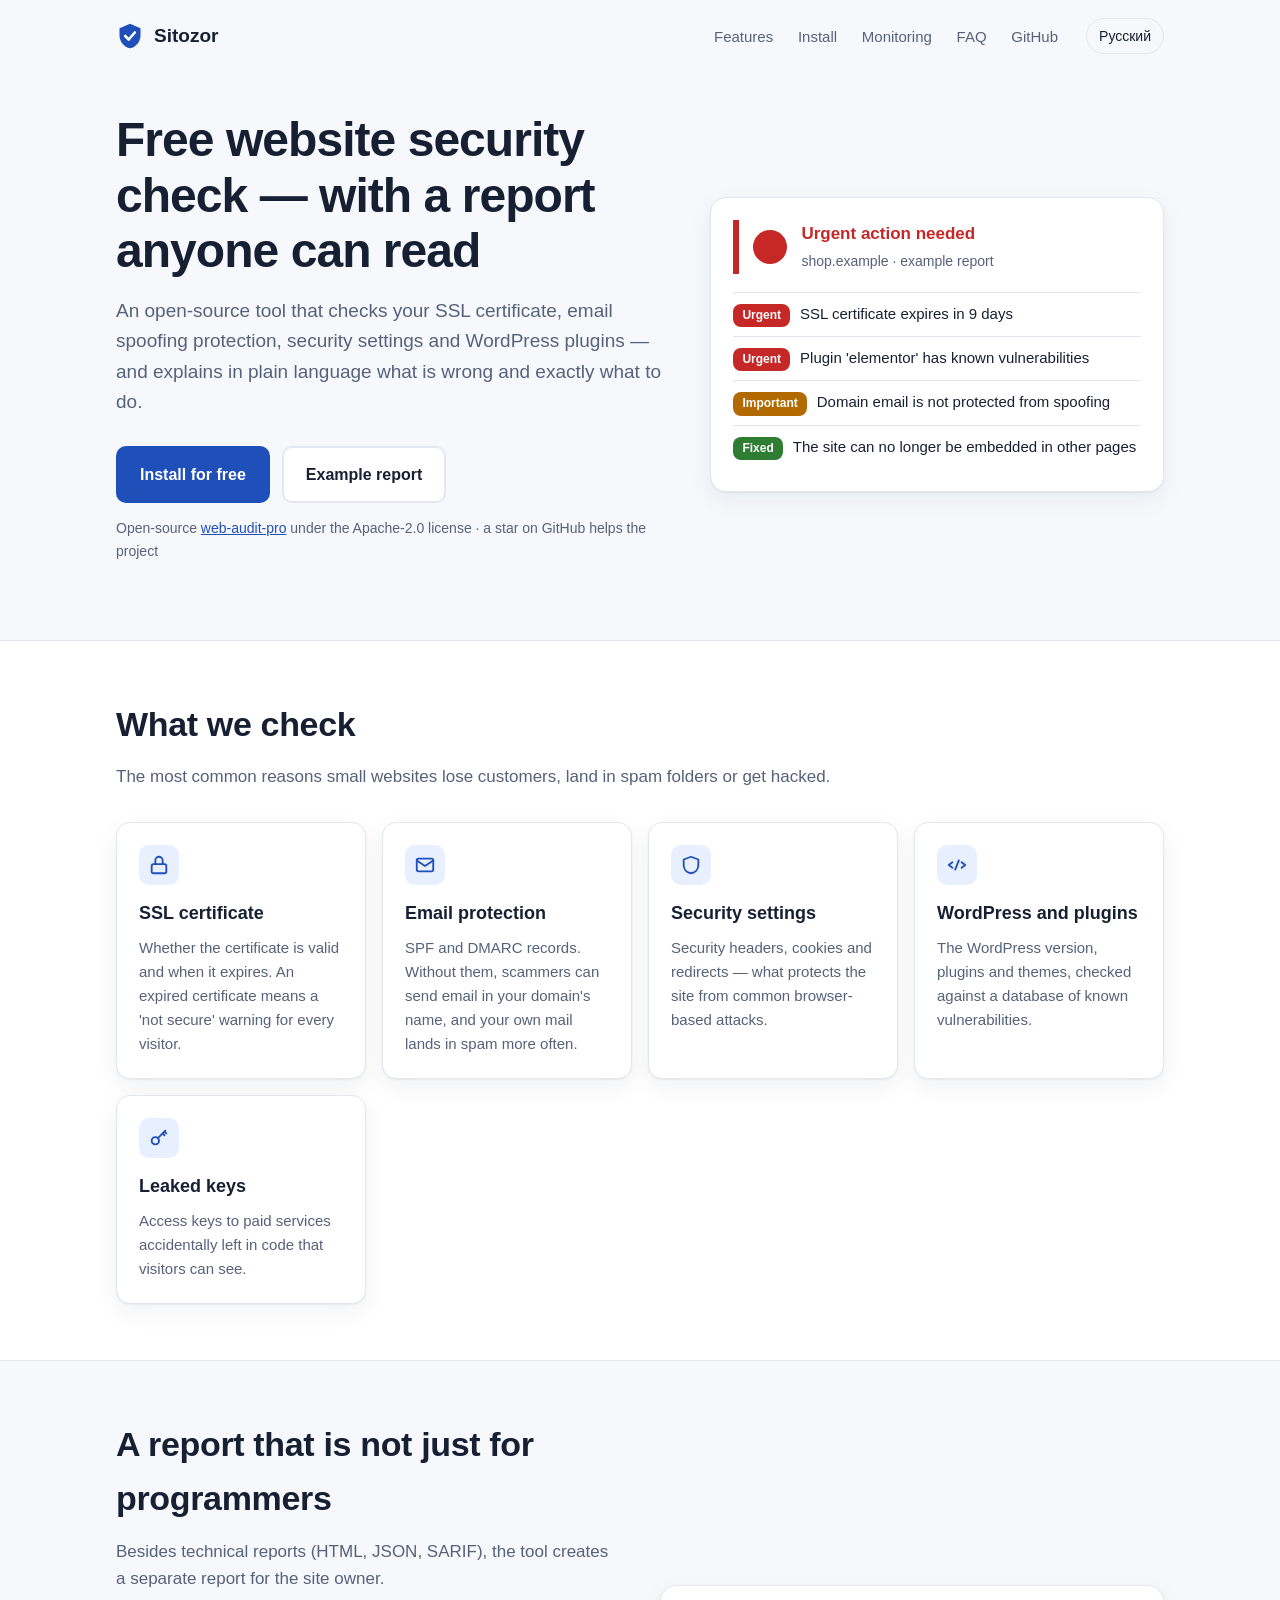
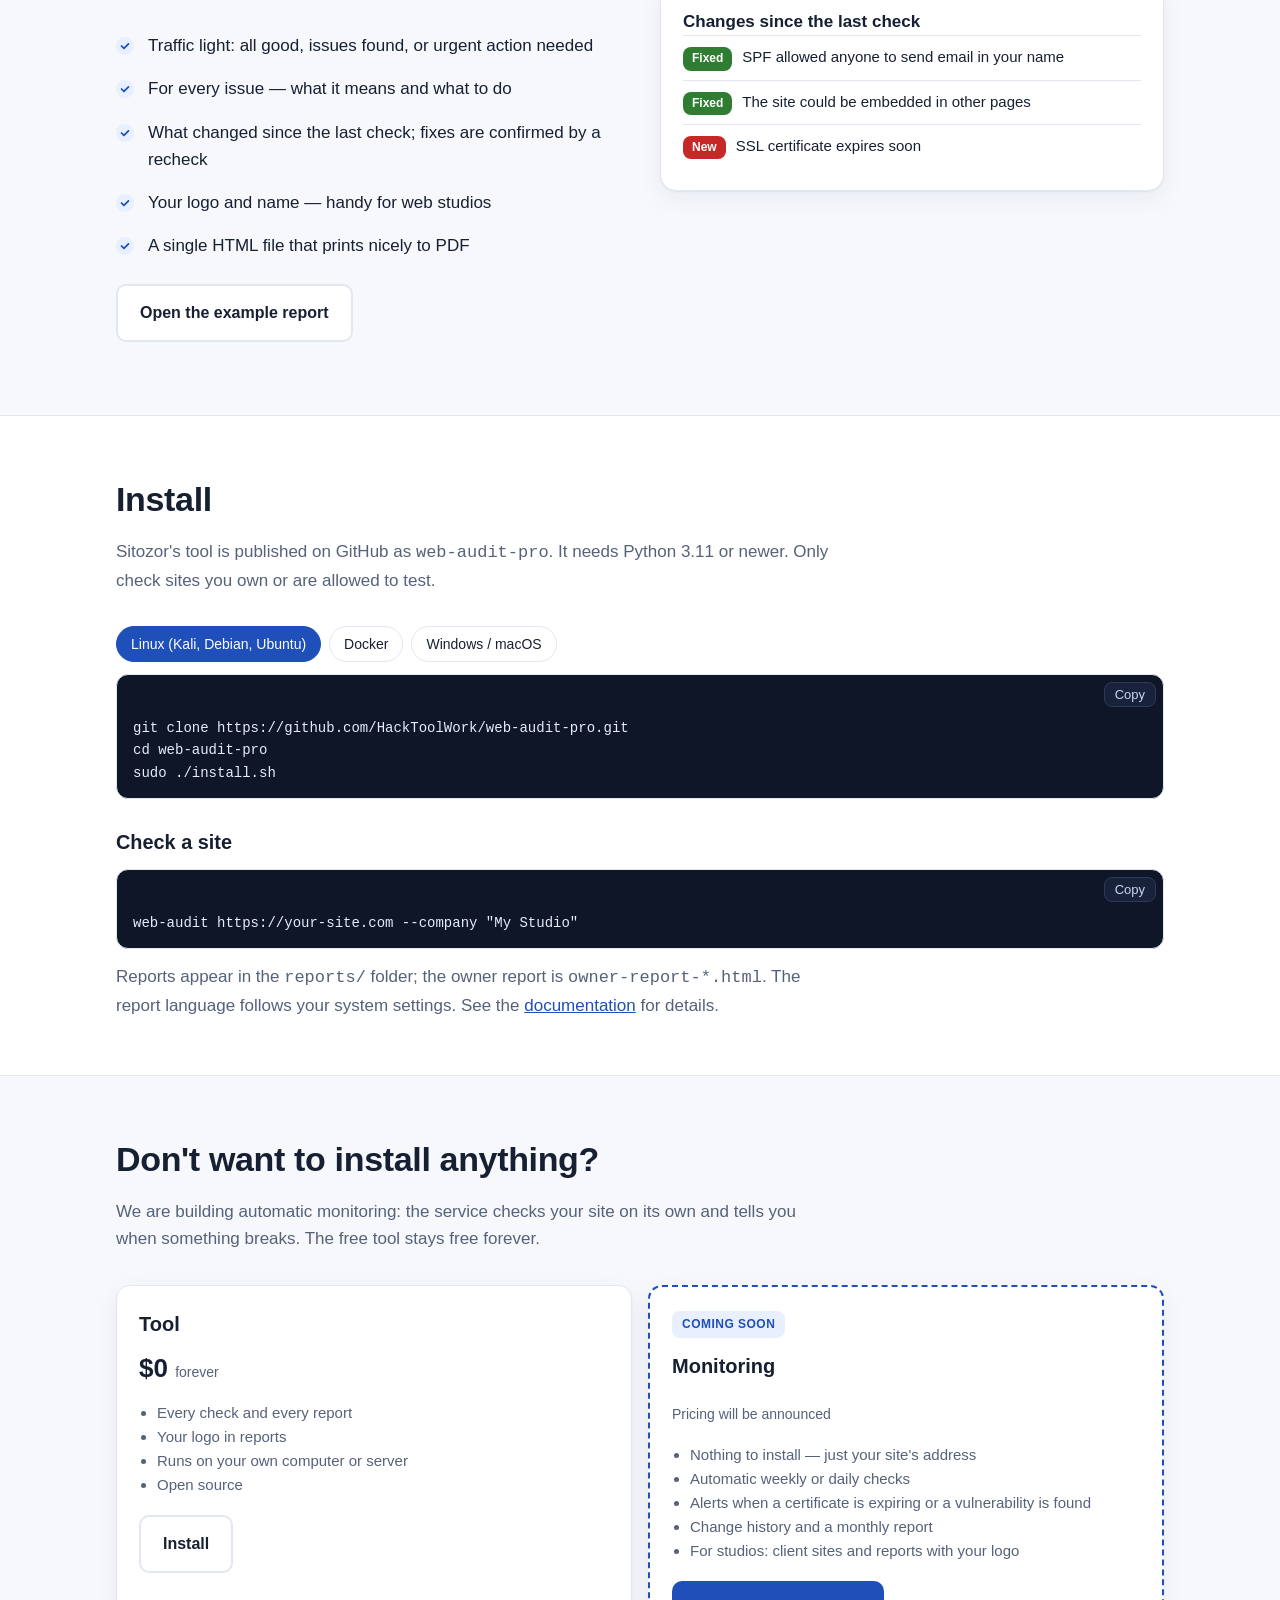
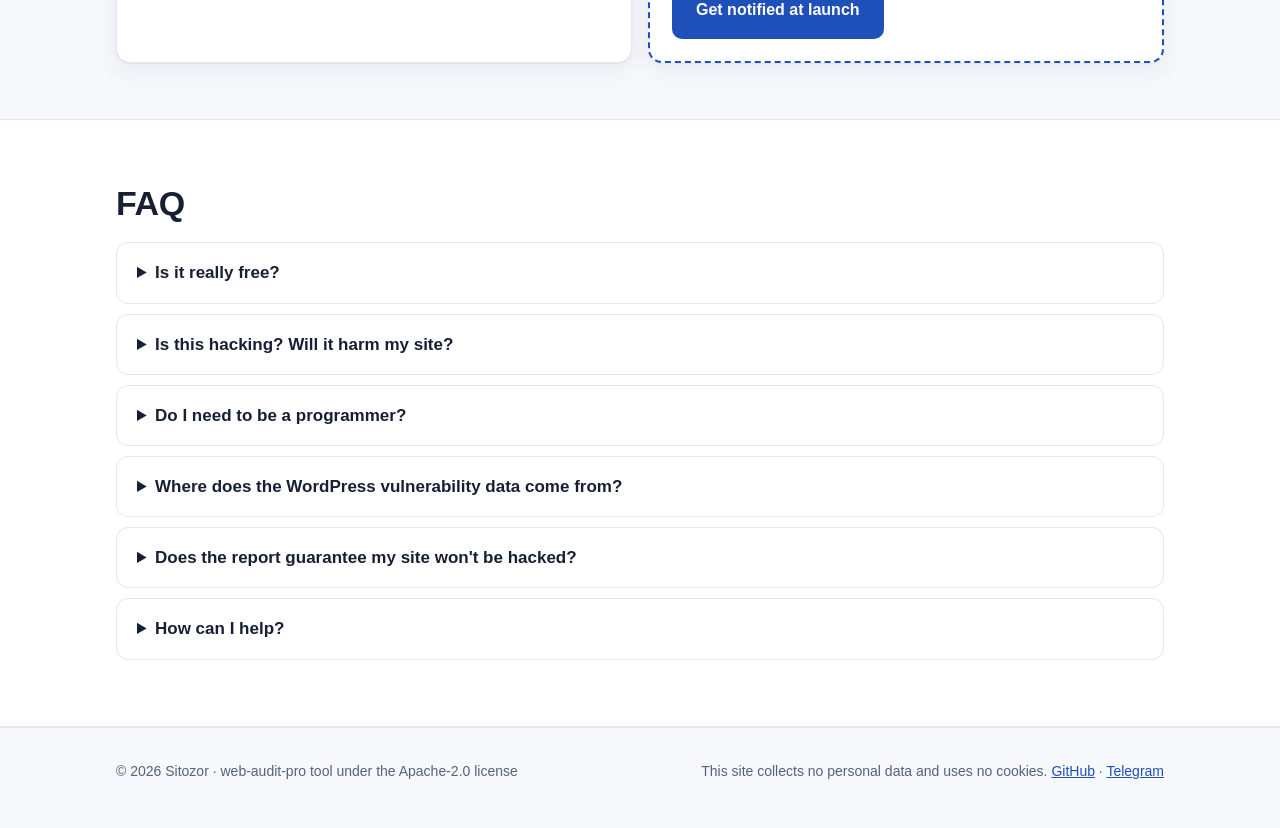
==== en/index.html @ fc3a3a41 "Add English version with browser-language detection Both pages are generated from one template (scri" ====
<!doctype html>
<html lang="en">
<head>
<meta charset="utf-8">
<meta name="viewport" content="width=device-width, initial-scale=1">
<title>Sitozor — free website security check</title>
<meta name="description" content="An open-source tool that checks the SSL certificate, email spoofing protection, security settings and WordPress plugins, and explains the results in plain language.">
<link rel="canonical" href="https://sitozor.ru/en/">
<link rel="alternate" hreflang="ru" href="https://sitozor.ru/">
<link rel="alternate" hreflang="en" href="https://sitozor.ru/en/">
<link rel="alternate" hreflang="x-default" href="https://sitozor.ru/">
<meta property="og:type" content="website">
<meta property="og:url" content="https://sitozor.ru/en/">
<meta property="og:title" content="Sitozor — free website security check">
<meta property="og:description" content="An open-source tool that checks the SSL certificate, email spoofing protection, security settings and WordPress plugins, and explains the results in plain language.">
<meta name="theme-color" content="#1f4fb8">
<link rel="icon" href="data:image/svg+xml,%3Csvg xmlns='http://www.w3.org/2000/svg' viewBox='0 0 32 32'%3E%3Cpath d='M16 2 4 7v8c0 7.5 5.1 13.4 12 15 6.9-1.6 12-7.5 12-15V7z' fill='%231f4fb8'/%3E%3Cpath d='m10.5 16 4 4 7-8' fill='none' stroke='white' stroke-width='3' stroke-linecap='round' stroke-linejoin='round'/%3E%3C/svg%3E">
<link rel="stylesheet" href="/assets/style.css">

</head>
<body>

<div class="wrap">
  <header class="top">
    <a class="brand" href="/en/"><svg viewBox="0 0 32 32" aria-hidden="true"><path d="M16 2 4 7v8c0 7.5 5.1 13.4 12 15 6.9-1.6 12-7.5 12-15V7z" fill="currentColor" style="color:var(--accent)"/><path d="m10.5 16 4 4 7-8" fill="none" stroke="#fff" stroke-width="3" stroke-linecap="round" stroke-linejoin="round"/></svg>Sitozor</a>
    <nav>
      <a href="#checks">Features</a>
      <a href="#install">Install</a>
      <a href="#monitoring">Monitoring</a>
      <a href="#faq">FAQ</a>
      <a href="https://github.com/HackToolWork/web-audit-pro" target="_blank" rel="noopener">GitHub</a>
    </nav>
    <a class="lang-switch" href="/" data-lang="ru" hreflang="ru">Русский</a>
  </header>

  <div class="hero">
    <div>
      <h1>Free website security check — with a report anyone can read</h1>
      <p class="lead">An open-source tool that checks your SSL certificate, email spoofing protection, security settings and WordPress plugins — and explains in plain language what is wrong and exactly what to do.</p>
      <div class="actions">
        <a class="btn btn-primary" href="#install">Install for free</a>
        <a class="btn btn-ghost" href="/en/example-report.html" target="_blank" rel="noopener">Example report</a>
      </div>
      <p class="note">Open-source <a href="https://github.com/HackToolWork/web-audit-pro" target="_blank" rel="noopener">web-audit-pro</a> under the Apache-2.0 license · a star on GitHub helps the project</p>
    </div>
    <div class="mock" aria-label="Example report">
      <div class="status">
        <div class="dot"></div>
        <div><strong>Urgent action needed</strong><span>shop.example · example report</span></div>
      </div>
      <ul>
        <li><span class="pill red">Urgent</span> SSL certificate expires in 9 days</li>
        <li><span class="pill red">Urgent</span> Plugin &#x27;elementor&#x27; has known vulnerabilities</li>
        <li><span class="pill yellow">Important</span> Domain email is not protected from spoofing</li>
        <li><span class="pill green">Fixed</span> The site can no longer be embedded in other pages</li></ul>
    </div>
  </div>
</div>

<section id="checks" class="band">
  <div class="wrap">
    <h2>What we check</h2>
    <p class="sub">The most common reasons small websites lose customers, land in spam folders or get hacked.</p>
    <div class="grid">
      <div class="card"><div class="icon"><svg viewBox="0 0 24 24" fill="none" stroke="currentColor" stroke-width="2" stroke-linecap="round" stroke-linejoin="round"><rect x="4" y="11" width="16" height="10" rx="2"/><path d="M8 11V7a4 4 0 0 1 8 0v4"/></svg></div><h3>SSL certificate</h3><p>Whether the certificate is valid and when it expires. An expired certificate means a &#x27;not secure&#x27; warning for every visitor.</p></div>
      <div class="card"><div class="icon"><svg viewBox="0 0 24 24" fill="none" stroke="currentColor" stroke-width="2" stroke-linecap="round" stroke-linejoin="round"><rect x="3" y="5" width="18" height="14" rx="2"/><path d="m3 7 9 6 9-6"/></svg></div><h3>Email protection</h3><p>SPF and DMARC records. Without them, scammers can send email in your domain&#x27;s name, and your own mail lands in spam more often.</p></div>
      <div class="card"><div class="icon"><svg viewBox="0 0 24 24" fill="none" stroke="currentColor" stroke-width="2" stroke-linecap="round" stroke-linejoin="round"><path d="M12 3 4 6v6c0 5 3.4 8.4 8 9 4.6-.6 8-4 8-9V6z"/></svg></div><h3>Security settings</h3><p>Security headers, cookies and redirects — what protects the site from common browser-based attacks.</p></div>
      <div class="card"><div class="icon"><svg viewBox="0 0 24 24" fill="none" stroke="currentColor" stroke-width="2" stroke-linecap="round" stroke-linejoin="round"><path d="M14 7 10 17"/><path d="m7 9-4 3 4 3"/><path d="m17 9 4 3-4 3"/></svg></div><h3>WordPress and plugins</h3><p>The WordPress version, plugins and themes, checked against a database of known vulnerabilities.</p></div>
      <div class="card"><div class="icon"><svg viewBox="0 0 24 24" fill="none" stroke="currentColor" stroke-width="2" stroke-linecap="round" stroke-linejoin="round"><circle cx="8" cy="15" r="4"/><path d="m10.8 12.2 8.2-8.2"/><path d="m16 7 2 2"/><path d="m18 5 2 2"/></svg></div><h3>Leaked keys</h3><p>Access keys to paid services accidentally left in code that visitors can see.</p></div></div>
  </div>
</section>

<section id="report">
  <div class="wrap two">
    <div>
      <h2>A report that is not just for programmers</h2>
      <p class="sub">Besides technical reports (HTML, JSON, SARIF), the tool creates a separate report for the site owner.</p>
      <ul class="checks">
          <li>Traffic light: all good, issues found, or urgent action needed</li>
          <li>For every issue — what it means and what to do</li>
          <li>What changed since the last check; fixes are confirmed by a recheck</li>
          <li>Your logo and name — handy for web studios</li>
          <li>A single HTML file that prints nicely to PDF</li></ul>
      <p><a class="btn btn-ghost" href="/en/example-report.html" target="_blank" rel="noopener">Open the example report</a></p>
    </div>
    <div class="mock">
      <strong>Changes since the last check</strong>
      <ul>
        <li><span class="pill green">Fixed</span> SPF allowed anyone to send email in your name</li>
        <li><span class="pill green">Fixed</span> The site could be embedded in other pages</li>
        <li><span class="pill red">New</span> SSL certificate expires soon</li></ul>
    </div>
  </div>
</section>

<section id="install" class="band">
  <div class="wrap">
    <h2>Install</h2>
    <p class="sub">Sitozor's tool is published on GitHub as <code>web-audit-pro</code>. It needs Python 3.11 or newer. Only check sites you own or are allowed to test.</p>
    <div class="tabs" role="tablist">
      <button type="button" role="tab" aria-selected="true" data-tab="linux">Linux (Kali, Debian, Ubuntu)</button>
      <button type="button" role="tab" aria-selected="false" data-tab="docker">Docker</button>
      <button type="button" role="tab" aria-selected="false" data-tab="python">Windows / macOS</button>
    </div>
    <div data-panel="linux">
      <div class="code-wrap"><pre class="code">git clone https://github.com/HackToolWork/web-audit-pro.git
cd web-audit-pro
sudo ./install.sh</pre><button type="button" class="copy">Copy</button></div>
    </div>
    <div data-panel="docker" hidden>
      <div class="code-wrap"><pre class="code">git clone https://github.com/HackToolWork/web-audit-pro.git
cd web-audit-pro
docker build -t web-audit-pro:local .
mkdir -p reports
docker run --rm -u "$(id -u):$(id -g)" -v "$PWD/reports:/app/reports" \
  web-audit-pro:local https://your-site.com --yes-i-am-authorized --lang en</pre><button type="button" class="copy">Copy</button></div>
    </div>
    <div data-panel="python" hidden>
      <div class="code-wrap"><pre class="code">git clone https://github.com/HackToolWork/web-audit-pro.git
cd web-audit-pro
python -m venv .venv
.venv\Scripts\activate        <span class="c"># macOS: source .venv/bin/activate</span>
python -m pip install .</pre><button type="button" class="copy">Copy</button></div>
    </div>
    <h3 style="margin:28px 0 10px">Check a site</h3>
    <div class="code-wrap"><pre class="code">web-audit https://your-site.com --company &quot;My Studio&quot;</pre><button type="button" class="copy">Copy</button></div>
    <p class="sub" style="margin:0">Reports appear in the <code>reports/</code> folder; the owner report is <code>owner-report-*.html</code>. The report language follows your system settings. See the <a href="https://github.com/HackToolWork/web-audit-pro#readme" target="_blank" rel="noopener">documentation</a> for details.</p>
  </div>
</section>

<section id="monitoring">
  <div class="wrap">
    <h2>Don&#x27;t want to install anything?</h2>
    <p class="sub">We are building automatic monitoring: the service checks your site on its own and tells you when something breaks. The free tool stays free forever.</p>
    <div class="free-vs">
      <div class="card">
        <h3>Tool</h3>
        <div class="price">$0 <small>forever</small></div>
        <ul>
          <li>Every check and every report</li>
          <li>Your logo in reports</li>
          <li>Runs on your own computer or server</li>
          <li>Open source</li></ul>
        <a class="btn btn-ghost" href="#install">Install</a>
      </div>
      <div class="card soon">
        <span class="badge-soon">Coming soon</span>
        <h3 style="margin-top:12px">Monitoring</h3>
        <div class="price"><small>Pricing will be announced</small></div>
        <ul>
          <li>Nothing to install — just your site&#x27;s address</li>
          <li>Automatic weekly or daily checks</li>
          <li>Alerts when a certificate is expiring or a vulnerability is found</li>
          <li>Change history and a monthly report</li>
          <li>For studios: client sites and reports with your logo</li></ul>
        <a class="btn btn-primary" href="https://t.me/xxx_5d" target="_blank" rel="noopener">Get notified at launch</a>
      </div>
    </div>
  </div>
</section>

<section id="faq" class="band">
  <div class="wrap">
    <h2>FAQ</h2>
    
    <details class="faq"><summary>Is it really free?</summary><p>Yes. The tool is open source under the Apache-2.0 license — you can use it, including commercially. Only the hosted monitoring service, where nothing needs to be installed, will be paid.</p></details>
    <details class="faq"><summary>Is this hacking? Will it harm my site?</summary><p>No. The tool only makes ordinary requests — the same ones a browser makes when visiting a site — with rate limiting. It does not guess passwords, send malicious data or overload the server. Only check sites you own or are allowed to test.</p></details>
    <details class="faq"><summary>Do I need to be a programmer?</summary><p>You need to install the program and run one command in a terminal — see the instructions above. If that is inconvenient, wait for the monitoring service: entering your site's address will be enough.</p></details>
    <details class="faq"><summary>Where does the WordPress vulnerability data come from?</summary><p>From Wordfence Intelligence. You can download it for free with <code>web-audit --update-wp-db</code> (a free Wordfence API key is required); checks then work offline.</p></details>
    <details class="faq"><summary>Does the report guarantee my site won&#x27;t be hacked?</summary><p>No, and we say so honestly. An automated check finds the most common problems but does not replace a full security audit.</p></details>
    <details class="faq"><summary>How can I help?</summary><p>Star the project on <a href="https://github.com/HackToolWork/web-audit-pro" target="_blank" rel="noopener">GitHub</a>, tell your colleagues, report bugs and suggest improvements in Issues.</p></details>
  </div>
</section>

<footer>
  <div class="wrap">
    <span>© 2026 Sitozor · web-audit-pro tool under the Apache-2.0 license</span>
    <span>This site collects no personal data and uses no cookies. <a href="https://github.com/HackToolWork/web-audit-pro" target="_blank" rel="noopener">GitHub</a> · <a href="https://t.me/xxx_5d" target="_blank" rel="noopener">Telegram</a></span>
  </div>
</footer>

<script>window.SITE_TEXT = {copy: "Copy", copied: "Copied", failed: "Failed"};</script>
<script src="/assets/site.js"></script>
</body>
</html>
---- assets/style.css ----
:root {
  --bg: #f6f8fc;
  --surface: #ffffff;
  --fg: #172033;
  --muted: #56617a;
  --line: #e2e7f0;
  --accent: #1f4fb8;
  --accent-fg: #ffffff;
  --accent-soft: #e8efff;
  --red: #c62828;
  --yellow: #b26a00;
  --green: #2e7d32;
  --shadow: 0 1px 2px rgba(20, 30, 60, .06), 0 8px 24px rgba(20, 30, 60, .06);
}
@media (prefers-color-scheme: dark) {
  :root {
    --bg: #0e1322;
    --surface: #161d31;
    --fg: #e9eefb;
    --muted: #a3aec7;
    --line: #26304a;
    --accent: #7ea2ff;
    --accent-fg: #0e1322;
    --accent-soft: #1d2947;
    --red: #ff7a7a;
    --yellow: #ffc15e;
    --green: #6fd08c;
    --shadow: none;
  }
}
* { box-sizing: border-box; }
html { scroll-behavior: smooth; }
body {
  margin: 0;
  background: var(--bg);
  color: var(--fg);
  font: 17px/1.6 -apple-system, "Segoe UI", Roboto, "Helvetica Neue", Arial, sans-serif;
}
a { color: var(--accent); }
.wrap { max-width: 1080px; margin: 0 auto; padding: 0 16px; }
header.top {
  display: flex; justify-content: space-between; align-items: center;
  padding: 18px 0; gap: 12px;
}
.brand { display: flex; align-items: center; gap: 10px; font-weight: 700; font-size: 19px; color: var(--fg); text-decoration: none; }
.brand svg { width: 28px; height: 28px; flex: none; }
nav a { color: var(--muted); text-decoration: none; margin-left: 20px; font-size: 15px; }
nav a:hover { color: var(--fg); }
@media (max-width: 720px) { nav { display: none; } }

.btn {
  display: inline-block; padding: 14px 22px; border-radius: 10px; font-weight: 600;
  text-decoration: none; border: 2px solid transparent; cursor: pointer; font-size: 16px;
}
.btn-primary { background: var(--accent); color: var(--accent-fg); }
.btn-primary:hover { filter: brightness(1.08); }
.btn-ghost { border-color: var(--line); color: var(--fg); background: var(--surface); }
.btn-ghost:hover { border-color: var(--accent); }

.hero { display: grid; grid-template-columns: 1.1fr .9fr; gap: 40px; align-items: center; padding: 40px 0 64px; }
@media (max-width: 880px) { .hero { grid-template-columns: 1fr; padding-top: 16px; } }
.hero h1 { font-size: clamp(32px, 5vw, 48px); line-height: 1.15; margin: 0 0 18px; letter-spacing: -.02em; }
.hero p.lead { font-size: 19px; color: var(--muted); margin: 0 0 28px; }
.hero .actions { display: flex; gap: 12px; flex-wrap: wrap; }
.hero .note { margin-top: 14px; font-size: 14px; color: var(--muted); }

.mock {
  background: var(--surface); border: 1px solid var(--line); border-radius: 16px;
  padding: 22px; box-shadow: var(--shadow);
}
.mock .status { display: flex; gap: 14px; align-items: center; border-left: 6px solid var(--red); padding-left: 14px; margin-bottom: 18px; }
.mock .dot { width: 34px; height: 34px; border-radius: 50%; background: var(--red); flex: none; }
.mock .status strong { color: var(--red); display: block; }
.mock .status span { color: var(--muted); font-size: 14px; }
.mock ul { list-style: none; padding: 0; margin: 0; }
.mock li { display: flex; gap: 10px; align-items: baseline; padding: 9px 0; border-top: 1px solid var(--line); font-size: 15px; }
.pill { font-size: 12px; font-weight: 700; padding: 2px 9px; border-radius: 8px; color: #fff; white-space: nowrap; }
.pill.red { background: var(--red); } .pill.yellow { background: var(--yellow); } .pill.green { background: var(--green); }
@media (prefers-color-scheme: dark) { .pill { color: #0e1322; } }

section { padding: 56px 0; }
section h2 { font-size: clamp(26px, 3.5vw, 34px); margin: 0 0 12px; letter-spacing: -.01em; }
section .sub { color: var(--muted); margin: 0 0 32px; max-width: 720px; }

.grid { display: grid; gap: 16px; grid-template-columns: repeat(auto-fit, minmax(240px, 1fr)); }
.card { background: var(--surface); border: 1px solid var(--line); border-radius: 14px; padding: 22px; box-shadow: var(--shadow); }
.card h3 { margin: 0 0 8px; font-size: 18px; }
.card p { margin: 0; color: var(--muted); font-size: 15px; }
.icon { width: 40px; height: 40px; border-radius: 10px; background: var(--accent-soft); color: var(--accent); display: grid; place-items: center; margin-bottom: 14px; }
.icon svg { width: 22px; height: 22px; }

.steps { counter-reset: step; }
.steps .card { position: relative; padding-top: 56px; }
.steps .card::before {
  counter-increment: step; content: counter(step);
  position: absolute; top: 18px; left: 22px; width: 28px; height: 28px; border-radius: 50%;
  background: var(--accent); color: var(--accent-fg); display: grid; place-items: center; font-weight: 700; font-size: 15px;
}

.band { background: var(--surface); border-top: 1px solid var(--line); border-bottom: 1px solid var(--line); }
.two { display: grid; grid-template-columns: 1fr 1fr; gap: 40px; align-items: center; }
@media (max-width: 880px) { .two { grid-template-columns: 1fr; } }
.checks { list-style: none; padding: 0; margin: 0; }
.checks li { padding: 8px 0 8px 32px; position: relative; }
.checks li::before {
  content: ""; position: absolute; left: 0; top: 13px; width: 18px; height: 18px; border-radius: 50%;
  background: var(--accent-soft) url("data:image/svg+xml,%3Csvg xmlns='http://www.w3.org/2000/svg' viewBox='0 0 20 20'%3E%3Cpath d='m5 10 3.5 3.5L15 7' fill='none' stroke='%231f4fb8' stroke-width='2.5' stroke-linecap='round' stroke-linejoin='round'/%3E%3C/svg%3E") center/14px no-repeat;
}

.prices .card { display: flex; flex-direction: column; }
.prices .price { font-size: 30px; font-weight: 700; margin: 6px 0 4px; }
.prices .price small { font-size: 15px; font-weight: 500; color: var(--muted); }
.prices ul { padding-left: 18px; margin: 12px 0 20px; color: var(--muted); font-size: 15px; flex: 1; }
.prices .featured { border: 2px solid var(--accent); }
.tag { display: inline-block; font-size: 12px; font-weight: 700; color: var(--accent); background: var(--accent-soft); padding: 3px 10px; border-radius: 8px; align-self: flex-start; }

details.faq { background: var(--surface); border: 1px solid var(--line); border-radius: 12px; padding: 16px 20px; margin-bottom: 10px; }
details.faq summary { cursor: pointer; font-weight: 600; }
details.faq p { color: var(--muted); margin: 10px 0 0; }

.cta { text-align: center; }
.template {
  display: flex; gap: 10px; align-items: stretch; max-width: 640px; margin: 24px auto 0;
  background: var(--surface); border: 1px dashed var(--line); border-radius: 12px; padding: 12px; text-align: left;
}
.template code { flex: 1; font: 15px/1.5 inherit; font-family: inherit; color: var(--muted); }
.template button { border: 1px solid var(--line); background: var(--bg); color: var(--fg); border-radius: 8px; padding: 0 14px; cursor: pointer; font: inherit; font-size: 14px; }
@media (max-width: 560px) { .template { flex-direction: column; } .template button { padding: 8px; } }

footer { padding: 32px 0 48px; color: var(--muted); font-size: 14px; border-top: 1px solid var(--line); }
footer .wrap { display: flex; justify-content: space-between; gap: 16px; flex-wrap: wrap; }

pre.code {
  position: relative; margin: 0 0 14px; padding: 14px 16px; border-radius: 12px; overflow-x: auto;
  background: #0f1628; color: #e6ecff; font: 14px/1.6 ui-monospace, SFMono-Regular, Menlo, Consolas, monospace;
  border: 1px solid var(--line);
}
pre.code .c { color: #8a97b8; }
.code-wrap { position: relative; }
.code-wrap pre.code { padding-top: 42px; }
.code-wrap button {
  position: absolute; top: 8px; right: 8px; border: 1px solid #2c3a5c; background: #18223b; color: #cbd6f5;
  border-radius: 8px; padding: 4px 10px; font-size: 13px; cursor: pointer;
}
.tabs { display: flex; gap: 8px; margin-bottom: 12px; flex-wrap: wrap; }
.tabs button {
  border: 1px solid var(--line); background: var(--surface); color: var(--fg); border-radius: 999px;
  padding: 6px 14px; font: inherit; font-size: 14px; cursor: pointer;
}
.tabs button[aria-selected="true"] { background: var(--accent); color: var(--accent-fg); border-color: var(--accent); }
.soon { border: 2px dashed var(--accent); }
.badge-soon { display: inline-block; font-size: 12px; font-weight: 700; letter-spacing: .04em; text-transform: uppercase; color: var(--accent); background: var(--accent-soft); padding: 4px 10px; border-radius: 8px; }
.free-vs { display: grid; grid-template-columns: 1fr 1fr; gap: 16px; }
@media (max-width: 880px) { .free-vs { grid-template-columns: 1fr; } }
.free-vs .card h3 { font-size: 20px; }
.free-vs ul { padding-left: 18px; color: var(--muted); font-size: 15px; margin: 12px 0 18px; }
.free-vs .price { font-size: 26px; font-weight: 700; margin: 4px 0; }
.free-vs .price small { font-size: 14px; color: var(--muted); font-weight: 500; }
.lang-switch {
  margin-left: 16px; padding: 6px 12px; border: 1px solid var(--line); border-radius: 999px;
  color: var(--fg); text-decoration: none; font-size: 14px; white-space: nowrap;
}
.lang-switch:hover { border-color: var(--accent); }
header.top nav { margin-left: auto; }
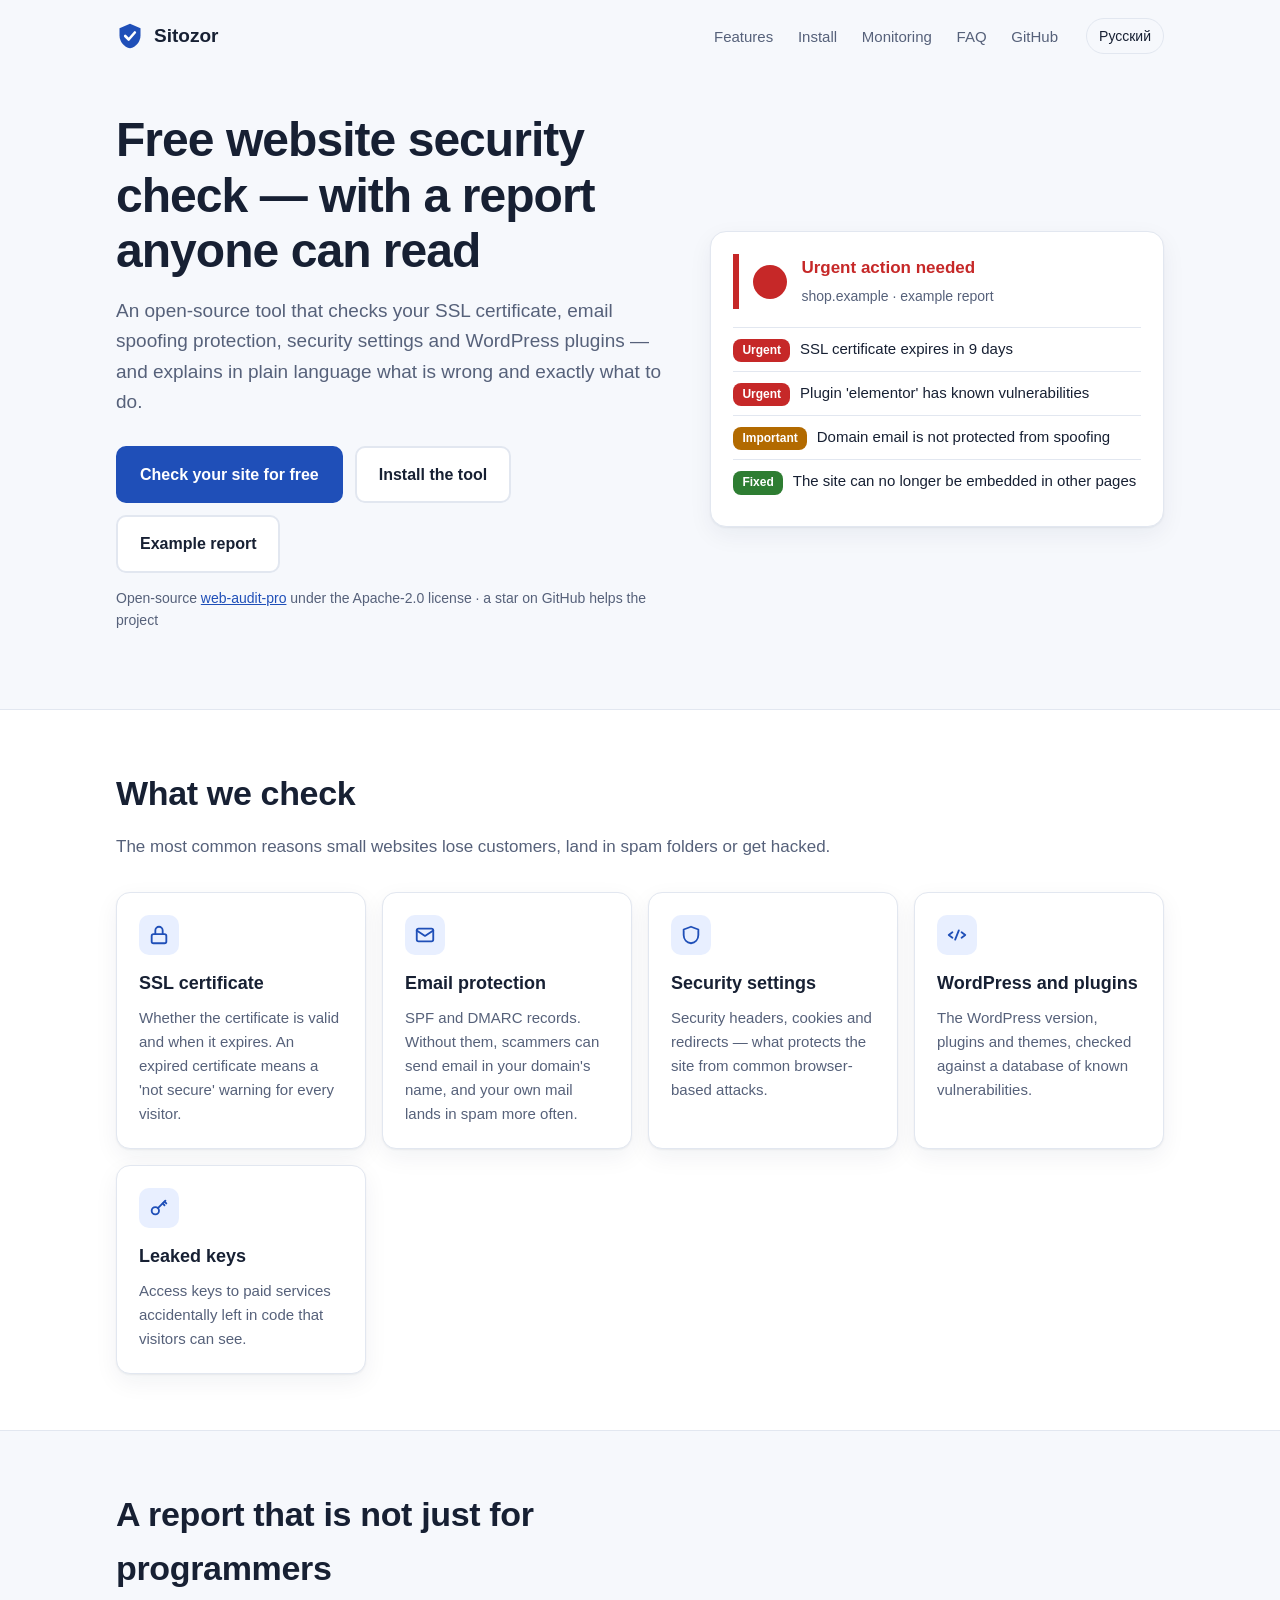
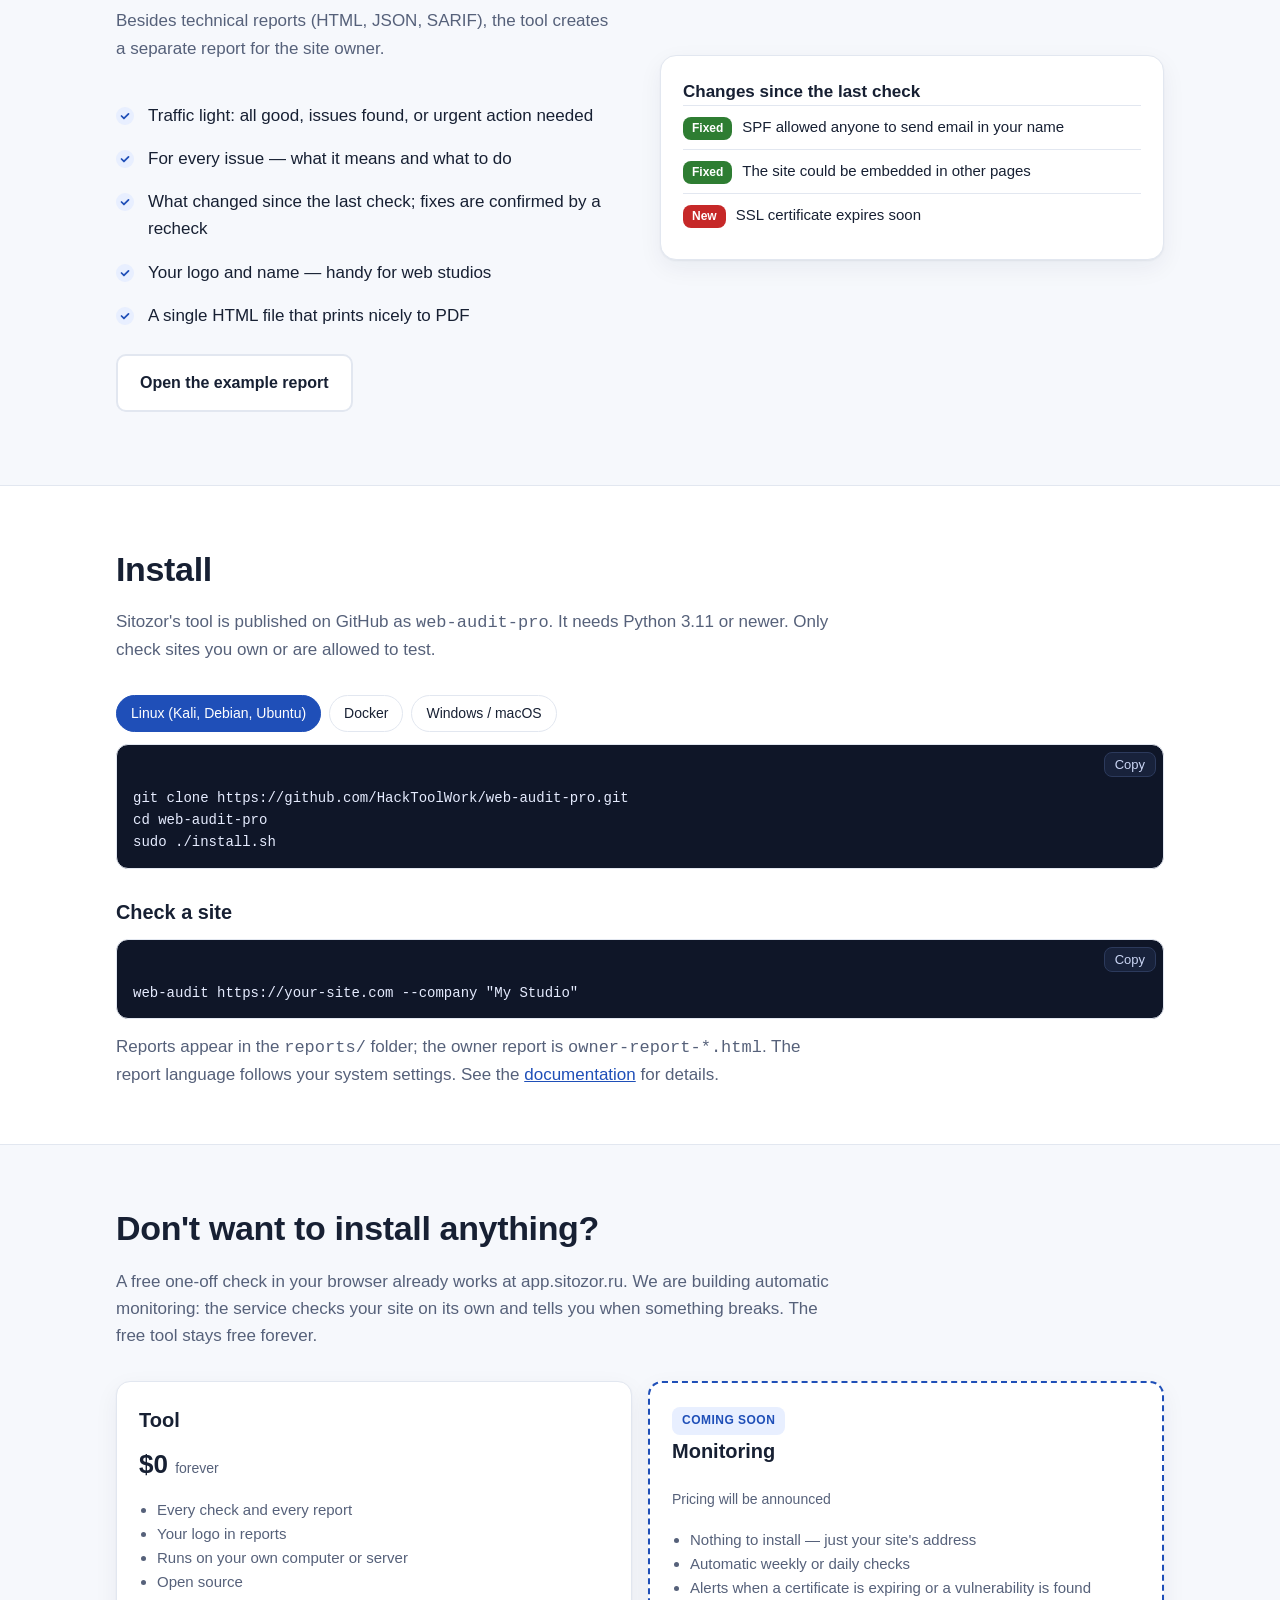
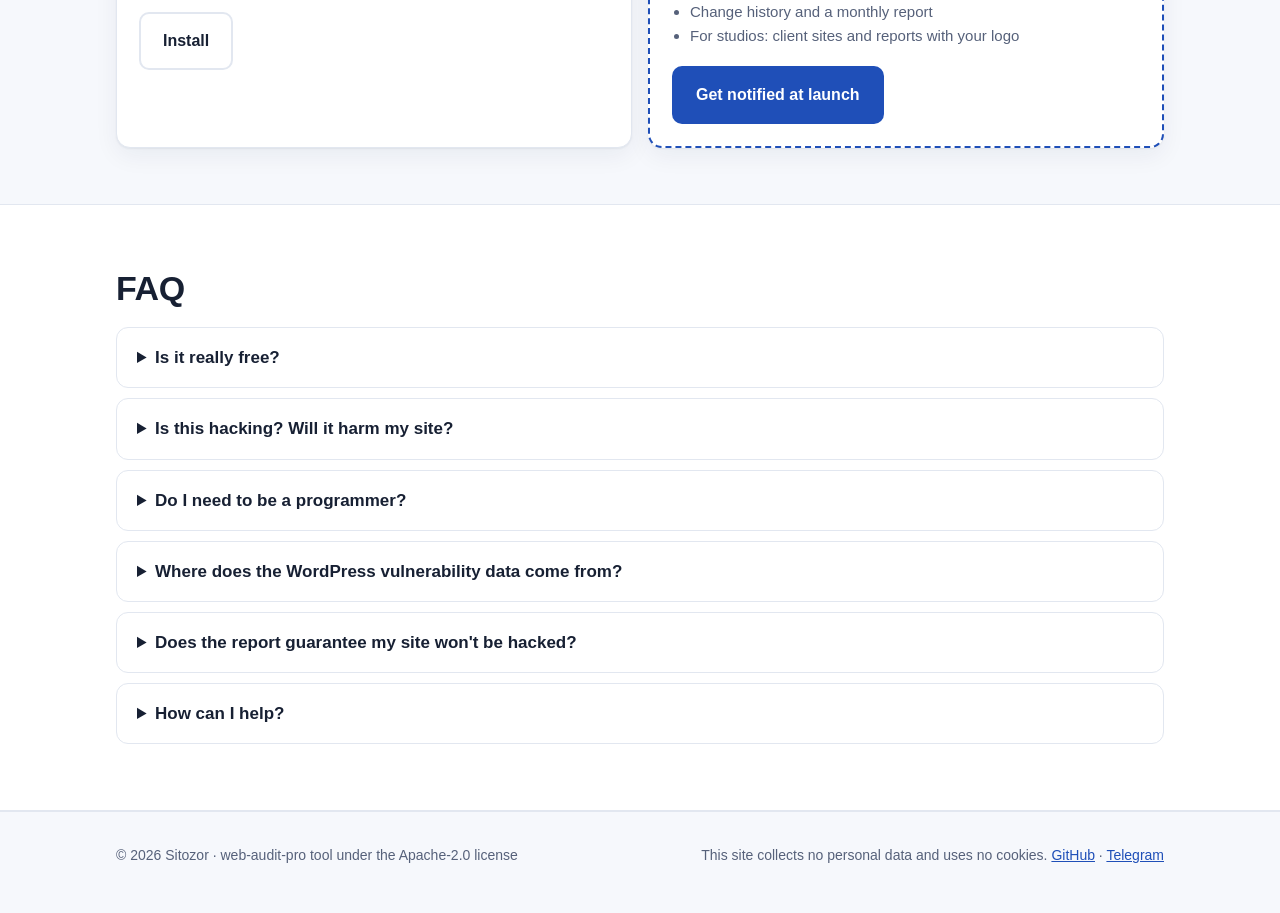
==== commit 90feab04: "Prepare the site for a strict CSP and link the live check - No inline scripts or styles: the languag" ====
--- a/en/index.html
+++ b/en/index.html
@@ -18,11 +18,11 @@
 <link rel="stylesheet" href="/assets/style.css">
 
 </head>
-<body>
+<body data-copy="Copy" data-copied="Copied" data-failed="Failed">
 
 <div class="wrap">
   <header class="top">
-    <a class="brand" href="/en/"><svg viewBox="0 0 32 32" aria-hidden="true"><path d="M16 2 4 7v8c0 7.5 5.1 13.4 12 15 6.9-1.6 12-7.5 12-15V7z" fill="currentColor" style="color:var(--accent)"/><path d="m10.5 16 4 4 7-8" fill="none" stroke="#fff" stroke-width="3" stroke-linecap="round" stroke-linejoin="round"/></svg>Sitozor</a>
+    <a class="brand" href="/en/"><svg viewBox="0 0 32 32" aria-hidden="true"><path d="M16 2 4 7v8c0 7.5 5.1 13.4 12 15 6.9-1.6 12-7.5 12-15V7z" fill="currentColor" class="logo-fill"/><path d="m10.5 16 4 4 7-8" fill="none" stroke="#fff" stroke-width="3" stroke-linecap="round" stroke-linejoin="round"/></svg>Sitozor</a>
     <nav>
       <a href="#checks">Features</a>
       <a href="#install">Install</a>
@@ -38,7 +38,8 @@
       <h1>Free website security check — with a report anyone can read</h1>
       <p class="lead">An open-source tool that checks your SSL certificate, email spoofing protection, security settings and WordPress plugins — and explains in plain language what is wrong and exactly what to do.</p>
       <div class="actions">
-        <a class="btn btn-primary" href="#install">Install for free</a>
+        <a class="btn btn-primary" href="https://app.sitozor.ru/?lang=en">Check your site for free</a>
+        <a class="btn btn-ghost" href="#install">Install the tool</a>
         <a class="btn btn-ghost" href="/en/example-report.html" target="_blank" rel="noopener">Example report</a>
       </div>
       <p class="note">Open-source <a href="https://github.com/HackToolWork/web-audit-pro" target="_blank" rel="noopener">web-audit-pro</a> under the Apache-2.0 license · a star on GitHub helps the project</p>
@@ -122,16 +123,16 @@
 .venv\Scripts\activate        <span class="c"># macOS: source .venv/bin/activate</span>
 python -m pip install .</pre><button type="button" class="copy">Copy</button></div>
     </div>
-    <h3 style="margin:28px 0 10px">Check a site</h3>
+    <h3 class="run-title">Check a site</h3>
     <div class="code-wrap"><pre class="code">web-audit https://your-site.com --company &quot;My Studio&quot;</pre><button type="button" class="copy">Copy</button></div>
-    <p class="sub" style="margin:0">Reports appear in the <code>reports/</code> folder; the owner report is <code>owner-report-*.html</code>. The report language follows your system settings. See the <a href="https://github.com/HackToolWork/web-audit-pro#readme" target="_blank" rel="noopener">documentation</a> for details.</p>
+    <p class="sub flush">Reports appear in the <code>reports/</code> folder; the owner report is <code>owner-report-*.html</code>. The report language follows your system settings. See the <a href="https://github.com/HackToolWork/web-audit-pro#readme" target="_blank" rel="noopener">documentation</a> for details.</p>
   </div>
 </section>
 
 <section id="monitoring">
   <div class="wrap">
     <h2>Don&#x27;t want to install anything?</h2>
-    <p class="sub">We are building automatic monitoring: the service checks your site on its own and tells you when something breaks. The free tool stays free forever.</p>
+    <p class="sub">A free one-off check in your browser already works at app.sitozor.ru. We are building automatic monitoring: the service checks your site on its own and tells you when something breaks. The free tool stays free forever.</p>
     <div class="free-vs">
       <div class="card">
         <h3>Tool</h3>
@@ -145,7 +146,7 @@
       </div>
       <div class="card soon">
         <span class="badge-soon">Coming soon</span>
-        <h3 style="margin-top:12px">Monitoring</h3>
+        <h3 class="card-title">Monitoring</h3>
         <div class="price"><small>Pricing will be announced</small></div>
         <ul>
           <li>Nothing to install — just your site&#x27;s address</li>
@@ -165,7 +166,7 @@
     
     <details class="faq"><summary>Is it really free?</summary><p>Yes. The tool is open source under the Apache-2.0 license — you can use it, including commercially. Only the hosted monitoring service, where nothing needs to be installed, will be paid.</p></details>
     <details class="faq"><summary>Is this hacking? Will it harm my site?</summary><p>No. The tool only makes ordinary requests — the same ones a browser makes when visiting a site — with rate limiting. It does not guess passwords, send malicious data or overload the server. Only check sites you own or are allowed to test.</p></details>
-    <details class="faq"><summary>Do I need to be a programmer?</summary><p>You need to install the program and run one command in a terminal — see the instructions above. If that is inconvenient, wait for the monitoring service: entering your site's address will be enough.</p></details>
+    <details class="faq"><summary>Do I need to be a programmer?</summary><p>No. You can check a site right in your browser at <a href="https://app.sitozor.ru/?lang=en">app.sitozor.ru</a>: enter the address and confirm the site is yours. Installing the tool is only for people who want to run checks themselves.</p></details>
     <details class="faq"><summary>Where does the WordPress vulnerability data come from?</summary><p>From Wordfence Intelligence. You can download it for free with <code>web-audit --update-wp-db</code> (a free Wordfence API key is required); checks then work offline.</p></details>
     <details class="faq"><summary>Does the report guarantee my site won&#x27;t be hacked?</summary><p>No, and we say so honestly. An automated check finds the most common problems but does not replace a full security audit.</p></details>
     <details class="faq"><summary>How can I help?</summary><p>Star the project on <a href="https://github.com/HackToolWork/web-audit-pro" target="_blank" rel="noopener">GitHub</a>, tell your colleagues, report bugs and suggest improvements in Issues.</p></details>
@@ -179,7 +180,6 @@
   </div>
 </footer>
 
-<script>window.SITE_TEXT = {copy: "Copy", copied: "Copied", failed: "Failed"};</script>
 <script src="/assets/site.js"></script>
 </body>
 </html>
--- a/assets/style.css
+++ b/assets/style.css
@@ -162,3 +162,7 @@
 }
 .lang-switch:hover { border-color: var(--accent); }
 header.top nav { margin-left: auto; }
+.logo-fill { color: var(--accent); }
+.run-title { margin: 28px 0 10px; }
+.sub.flush { margin: 0; }
+.card-title { margin-top: 12px; }
